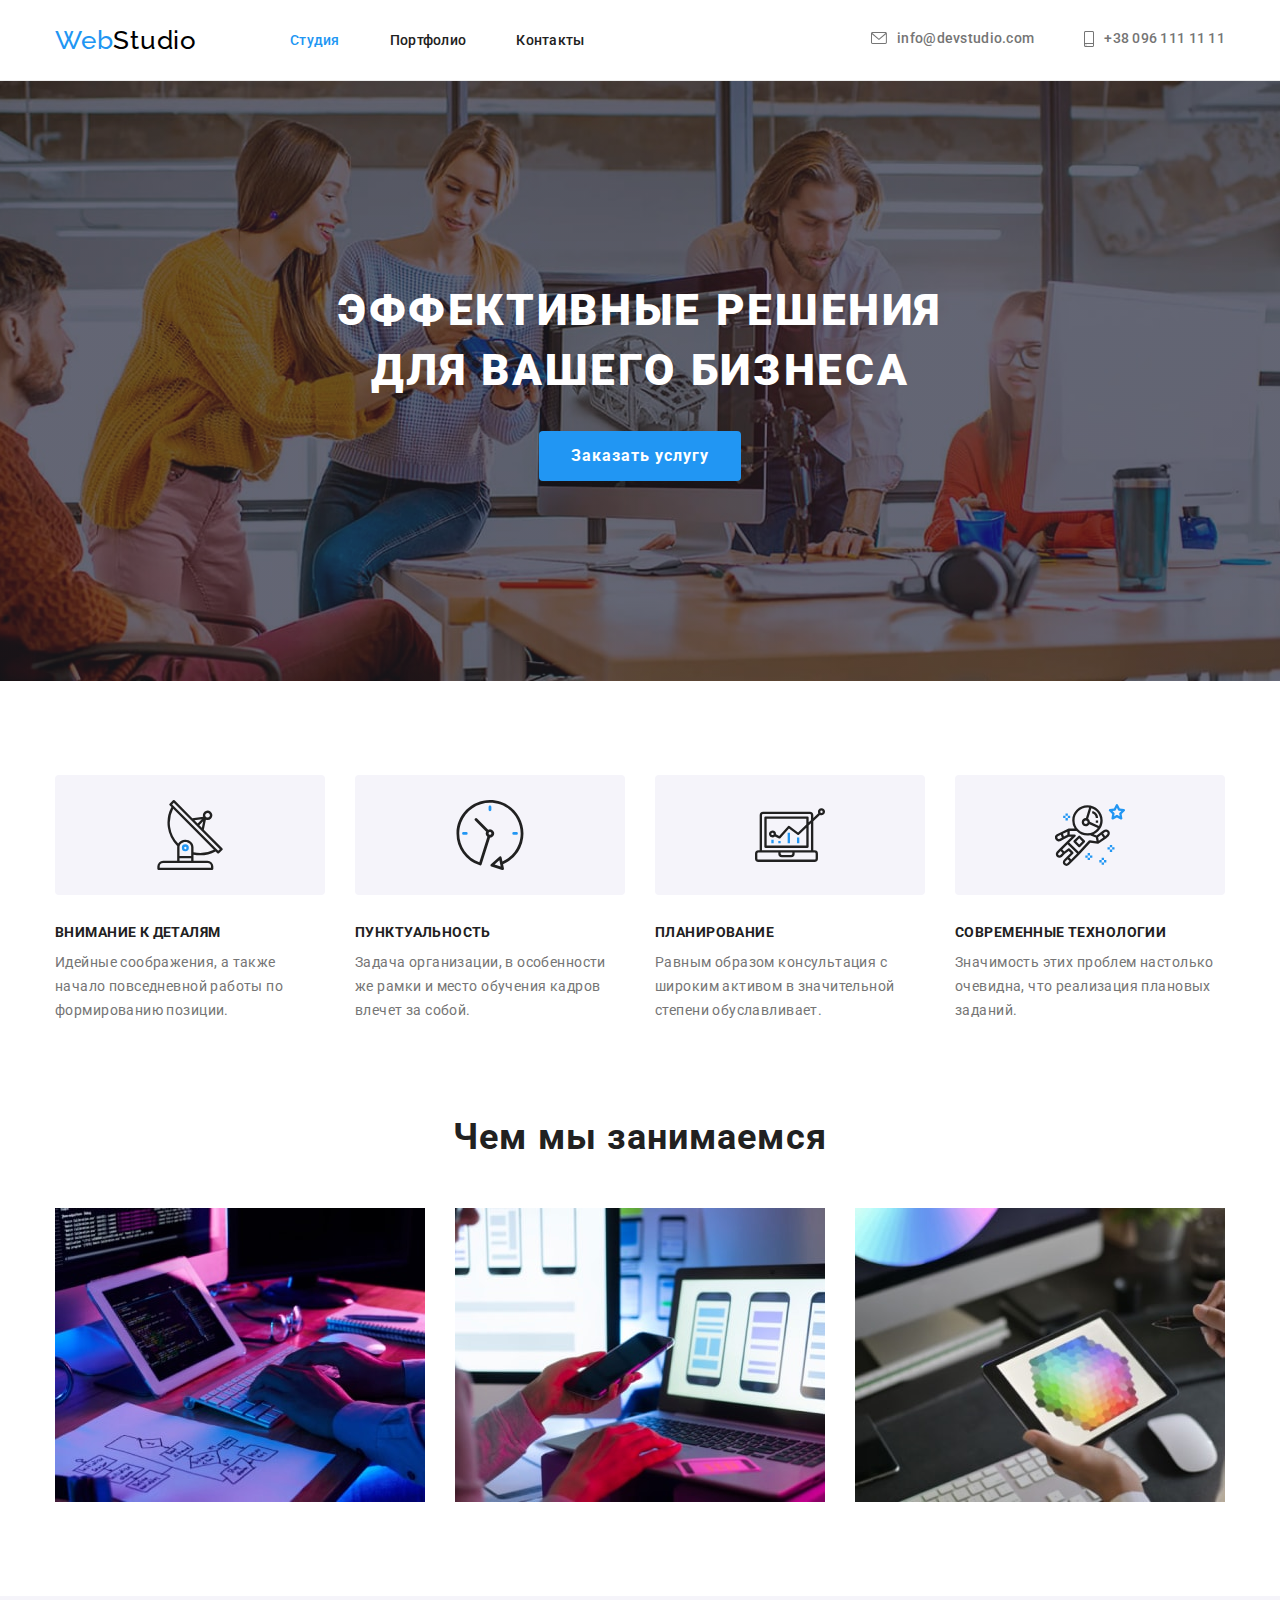
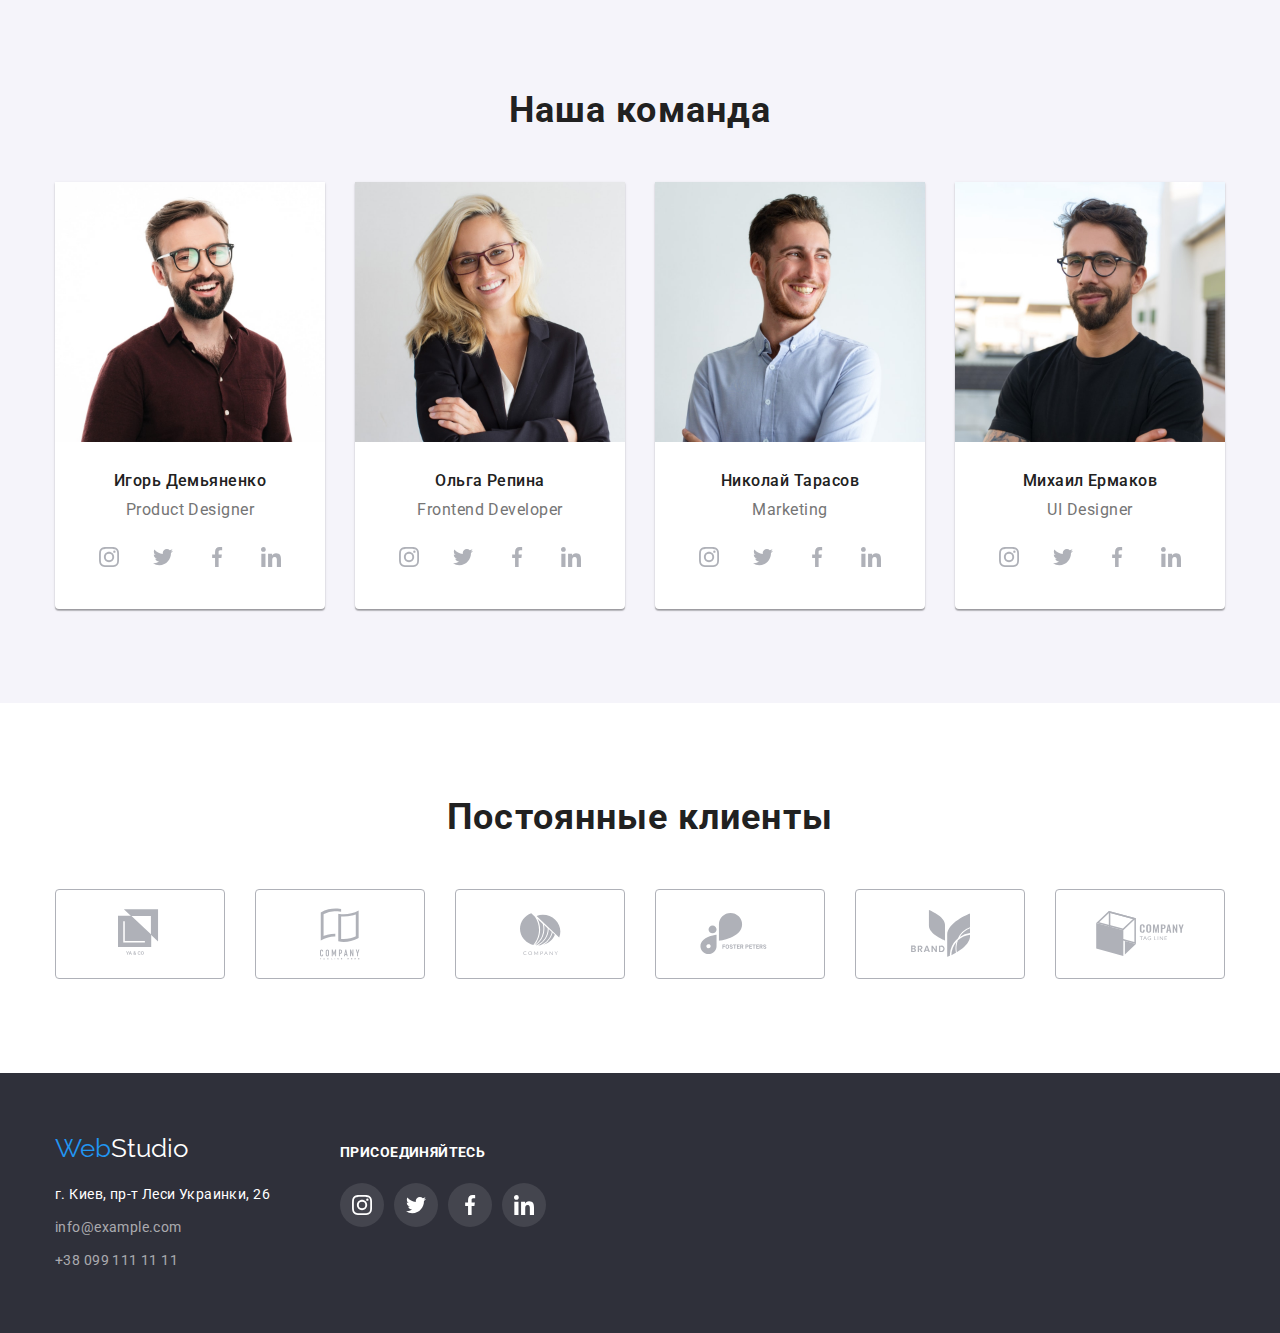
==== index.html @ 2844072f "создает клон" ====
<!DOCTYPE html>
<html lang="ru">
  <head>
    <meta charset="UTF-8" />
    <meta name="viewport" content="width=device-width, initial-scale=1.0" />
    <title lang="en">WebStudio</title>
    <link rel="preconnect" href="https://fonts.gstatic.com">
    <link rel="stylesheet" href="./css/modern-normalize.css">
    <link href="https://fonts.googleapis.com/css2?family=Raleway:wght@700&family=Roboto:wght@400;500;700;900&display=swap"
      rel="stylesheet">
    <link rel="stylesheet" href="./css/style.css">
  </head>

  <body>
<!--header-->
    <header>
      <div class="container">
        <nav class="nav">
          <a class="logo-header link" href="./index.html" aria-label="логотип"><span class="logo-web">Web</span>Studio</a>
          <ul class="nav-links list">
            <li class="nav-link-item">
              <a class="studio nav-link curent link" href="./index.html">Студия</a>
            </li>
            <li class="nav-link-item">
              <a class="portfolio nav-link link" href="./portfolio.html">Портфолио</a>
            </li>
            <li class="nav-link-item">
              <a class="contacts nav-link link" href="">Контакты</a>
            </li>
          </ul>
        </nav>
        <address class="header-address">
          <ul class="header-address-list list">
            <li class="header-address-item" >
              <a class="address-item link" target="_blank" rel="noopener noreferrer" href="mailto:info@devstudio.com">
                <div class="address-icon">
                  <svg width="16" height="12">
                    <use href="./images/sprite.svg#icon-envelope"></use>
                  </svg>
                </div>
                info@devstudio.com</a>
            </li>
            <li class="header-address-item" >
              <a class="address-item link" target="_blank" rel="noopener noreferrer" href="tel:+380961111111">
                <div class="address-icon">
                  <svg width="10" height="16">
                    <use href="./images/sprite.svg#icon-smartphone"></use>
                  </svg>
                </div>
                +38 096 111 11 11</a>
            </li>
          </ul>
        </address>
      </div>
    </header>

    <main>
      <!--hero section-->
      
      <section class="hero">
        <div class="container hero">
          <h1 class="hero-title">Эффективные решения для вашего бизнеса</h1>
          <button class="button-studio-hero" 
                  type="button">
                  Заказать услугу
                      </button>
        </div>
      </section>
      
       <!-- Наши перимущества -->
      <section class="features">
        <div class="container section">
          <h2 class="visually-hidden">Наши перимущества</h2>            
          <ul class="features-list list">
            <li class="features-list-item">
              <div class="features-pic-wrap">
                <svg class="features-pic" >
                  <use href="./images/sprite.svg#icon-antenna"></use>
                </svg>
              </div>
              <h3 class="features-item-title">Внимание к деталям</h3>
              <p class="features-item-text">
                Идейные соображения, а также начало повседневной работы по
                формированию позиции.                
              </p>
            </li>
            <li class="features-list-item">
              <div class="features-pic-wrap">
                <svg class="features-pic" >
                  <use href="./images/sprite.svg#icon-clock "></use>
                </svg>
              </div>
              <h3 class="features-item-title">Пунктуальность</h3>
              <p class="features-item-text">
                Задача организации, в особенности же рамки и место обучения кадров
                влечет за собой.
              </p>
            </li>
            <li class="features-list-item">
              <div class="features-pic-wrap">
                <svg class="features-pic" >
                  <use href="./images/sprite.svg#icon-diagram"></use>
                </svg>
              </div>
              <h3 class="features-item-title">Планирование</h3>
              <p class="features-item-text">
                Равным образом консультация с широким активом в значительной
                степени обуславливает.
              </p>
            </li>
            <li class="features-list-item">
              <div class="features-pic-wrap">
                <svg class="features-pic" >
                  <use href="./images/sprite.svg#icon-astronaut"></use>
                </svg>
              </div>
              <h3 class="features-item-title">Современные технологии</h3>
              <p class="features-item-text">
                Значимость этих проблем настолько очевидна, что реализация
                плановых заданий.
              </p>
            </li>
          </ul>
        <!-- </div> -->
        
        
        <!-- Чем мы занимаемся -->
        <!-- <div class="works"> -->
          <h2 class="works-title section-title">Чем мы занимаемся</h2>
          <ul class="works-list list">
            <li class="works-list-item">
              <img src="./images/typing.jpg" alt="человек печатает на клавиатуре" width="370" height="294" />
            </li>
            <li class="works-list-item">
              <img src="./images/looking-on-smartphone.jpg" alt="человек смотрит на смартфон" width="370" height="294" />
            </li>
            <li class="works-list-item">
              <img src="./images/looking-on-tablet.jpg" alt="человек работает с планшетом" width="370" height="294" />
            </li>
          </ul>
        </div>
      </section>
     

      <!-- Наша команда -->
      <section class="team">
        <div class="container section">
          <h2 class="section-title team-title">Наша команда</h2>
          <ul class="team-list list">
            <li class="team-list-item">
              <img class="team-item-pic" src="./images/team/ihor-demianenko.jpg" alt="Игорь Демьяненко" width="270"
                height="260" />
              <h3 class="team-item-name">Игорь Демьяненко</h3>
              <p class="team-item-text" lang="en">Product Designer</p>
              <ul class="social-list list">
                <li class="social-list-item">
                  <a target="_blank" rel="noopener noreferrer" href="" class="social-link link">
                    <svg class="social-link-item">
                      <use href="./images/sprite.svg#icon-instagram" ></use>
                    </svg>
                  </a>
                </li>
                <li class="social-list-item">
                  <a target="_blank" rel="noopener noreferrer" href="" class="social-link link">
                    <svg class="social-link-item">
                      <use href="./images/sprite.svg#icon-twitter" ></use>
                    </svg>
                  </a>
                </li>
                <li class="social-list-item">
                  <a target="_blank" rel="noopener noreferrer" href="" class="social-link link">
                    <svg class="social-link-item">
                      <use href="./images/sprite.svg#icon-facebook" ></use>
                    </svg>
                  </a>
                </li>
                <li class="social-list-item">
                  <a target="_blank" rel="noopener noreferrer" href="" class="social-link link">
                    <svg class="social-link-item">
                      <use href="./images/sprite.svg#icon-linkedin" ></use>
                    </svg>
                  </a>
                </li>
              </ul>
            </li>
            <li class="team-list-item">
              <img class="team-item-pic" src="./images/team/olga-repina.jpg" alt="Ольга Репина" width="270" height="260" />
              <h3 class="team-item-name">Ольга Репина</h3>
              <p class="team-item-text" lang="en">Frontend Developer</p>
              <ul class="social-list list">
                <li class="social-list-item">
                  <a target="_blank" rel="noopener noreferrer" href="" class="social-link link">
                    <svg class="social-link-item">
                      <use href="./images/sprite.svg#icon-instagram" ></use>
                    </svg>
                  </a>
                </li>
                <li class="social-list-item">
                  <a target="_blank" rel="noopener noreferrer" href="" class="social-link link">
                    <svg class="social-link-item">
                      <use href="./images/sprite.svg#icon-twitter" ></use>
                    </svg>
                  </a>
                </li>
                <li class="social-list-item">
                  <a target="_blank" rel="noopener noreferrer" href="" class="social-link link">
                    <svg class="social-link-item">
                      <use href="./images/sprite.svg#icon-facebook" ></use>
                    </svg>
                  </a>
                </li>
                <li class="social-list-item">
                  <a target="_blank" rel="noopener noreferrer" href="" class="social-link link">
                    <svg class="social-link-item">
                      <use href="./images/sprite.svg#icon-linkedin" ></use>
                    </svg>
                  </a>
                </li>
              </ul>
            </li>
            <li class="team-list-item">
              <img class="team-item-pic" src="./images/team/nikolai-tarasow.jpg" alt="Николай Тарасов" width="270" height="260" />
              <h3 class="team-item-name">Николай Тарасов</h3>
              <p class="team-item-text" lang="en">Marketing</p>
              <ul class="social-list list">
                <li class="social-list-item">
                  <a target="_blank" rel="noopener noreferrer" href="" class="social-link link">
                    <svg class="social-link-item">
                      <use href="./images/sprite.svg#icon-instagram" ></use>
                    </svg>
                  </a>
                </li>
                <li class="social-list-item">
                  <a target="_blank" rel="noopener noreferrer" href="" class="social-link link">
                    <svg class="social-link-item">
                      <use href="./images/sprite.svg#icon-twitter" ></use>
                    </svg>
                  </a>
                </li>
                <li class="social-list-item">
                  <a target="_blank" rel="noopener noreferrer" href="" class="social-link link">
                    <svg class="social-link-item">
                      <use href="./images/sprite.svg#icon-facebook" ></use>
                    </svg>
                  </a>
                </li>
                <li class="social-list-item">
                  <a target="_blank" rel="noopener noreferrer" href="" class="social-link link">
                    <svg class="social-link-item">
                      <use href="./images/sprite.svg#icon-linkedin" ></use>
                    </svg>
                  </a>
                </li>
              </ul>
            </li>
            <li class="team-list-item">
              <img class="team-item-pic" src="./images/team/michail-ermakow.jpg" alt="Михаил Ермаков" width="270" height="260" />
              <h3 class="team-item-name">Михаил Ермаков</h3>
              <p class="team-item-text" lang="en">UI Designer</p>
              <ul class="social-list list">
                <li class="social-list-item">
                  <a target="_blank" rel="noopener noreferrer" href="" class="social-link link">
                    <svg class="social-link-item">
                      <use href="./images/sprite.svg#icon-instagram" ></use>
                    </svg>
                  </a>
                </li>
                <li class="social-list-item">
                  <a target="_blank" rel="noopener noreferrer" href="" class="social-link link">
                    <svg class="social-link-item">
                      <use href="./images/sprite.svg#icon-twitter" ></use>
                    </svg>
                  </a>
                </li>
                <li class="social-list-item">
                  <a target="_blank" rel="noopener noreferrer" href="" class="social-link link">
                    <svg class="social-link-item">
                      <use href="./images/sprite.svg#icon-facebook" ></use>
                    </svg>
                  </a>
                </li>
                <li class="social-list-item">
                  <a target="_blank" rel="noopener noreferrer" href="" class="social-link link">
                    <svg class="social-link-item">
                      <use href="./images/sprite.svg#icon-linkedin" ></use>
                    </svg>
                  </a>
                </li>
              </ul>
            </li>
          </ul>
        </div>
      </section>

      <section class="clients">
        <div class="container section">
          <h2 class="section-title clients-title">Постоянные клиенты</h2>
          <ul class="clients-list list">
            <li class="clients-list-item link">
              <a target="_blank" rel="noopener noreferrer" class="clients-item-link link" href="">
                <svg class="logo-1" >
                  <use href="./images/sprite.svg#icon-logo-1" ></use>
                </svg>
              </a>
            </li>
            <li class="clients-list-item link">
              <a target="_blank" rel="noopener noreferrer" class="clients-item-link link" href="">
                <svg class="logo-2">
                  <use href="./images/sprite.svg#icon-logo-2"></use>
                </svg>
              </a>
            </li>
            <li class="clients-list-item link">
              <a target="_blank" rel="noopener noreferrer" class="clients-item-link link" href="">
                <svg class="logo-3">
                  <use href="./images/sprite.svg#icon-logo-3"></use>
                </svg>
              </a>
            </li>
            <li class="clients-list-item link">
              <a target="_blank" rel="noopener noreferrer" class="clients-item-link link" href="">
                <svg class="logo-4">
                  <use href="./images/sprite.svg#icon-logo-4"></use>
                </svg>
              </a>
            </li>
            <li class="clients-list-item link">
              <a target="_blank" rel="noopener noreferrer" class="clients-item-link link" href="">
                <svg class="logo-5">
                  <use href="./images/sprite.svg#icon-logo-5"></use>
                </svg>
              </a>
            </li>
            <li class="clients-list-item link">
              <a target="_blank" rel="noopener noreferrer" class="clients-item-link link" href="">
                <svg class="logo-6">
                  <use href="./images/sprite.svg#icon-logo-6"></use>
                </svg>
              </a>
            </li>
          </ul>
        </div>
      </section>
    </main>

    <!--footer-->
    <footer class="footer">
      <div class="container footer">
        <div>
          <a class="logo-footer link" href="./index.html" aria-label="логотип"><span class="logo-web">Web</span>Studio</a>
          <address>
            <ul class="footer-list list">
              <li class="footer-list-item">
                <a target="_blank" rel="noopener noreferrer" class="footer-list-link map-link link" href="https://goo.gl/maps/fc8AULogHNXfgkhJ9">г. Киев, пр-т Леси
                  Украинки, 26</a>
              </li>
              <li class="footer-list-item">
                <a target="_blank" rel="noopener noreferrer" class="footer-list-link link" href="mailto:info@example.com">info@example.com</a>
              </li>
              <li class="footer-list-item">
                <a target="_blank" rel="noopener noreferrer" class="footer-list-link link" href="tel:+380991111111">+38 099 111 11 11</a>
              </li>
            </ul>
          </address>
        </div>
        <div class="footer-join">
          <p class="footer-join-text">Присоединяйтесь</p>
          <ul class="social-list list">
            <li class="social-list-item">
              <a target="_blank" rel="noopener noreferrer" href="" class="social-link link">
                <svg class="social-link-item">
                  <use href="./images/sprite.svg#icon-instagram"></use>
                </svg>
              </a>
            </li>
            <li class="social-list-item">
              <a target="_blank" rel="noopener noreferrer" href="" class="social-link link">
                <svg class="social-link-item">
                  <use href="./images/sprite.svg#icon-twitter"></use>
                </svg>
              </a>
            </li>
            <li class="social-list-item">
              <a target="_blank" rel="noopener noreferrer" href="" class="social-link link">
                <svg class="social-link-item">
                  <use href="./images/sprite.svg#icon-facebook"></use>
                </svg>
              </a>
            </li>
            <li class="social-list-item">
              <a target="_blank" rel="noopener noreferrer" href="" class="social-link link">
                <svg class="social-link-item">
                  <use href="./images/sprite.svg#icon-linkedin"></use>
                </svg>
              </a>
            </li>
          </ul>
        </div>
    </footer>
  </body>
</html>
<!---->
---- css/style.css ----
:root {
  --acent-color: #2196f3;
  --logo-black: #000000;
  --main-color: #757575;
  --title-color: #212121;
  --white-color: #ffffff;
  --backgroud-greay-color: #2f303a;
  --footer-address-color: rgba(255, 255, 255, 0.6);
  --background-color: #f5f4fa;
  --icon-main: #afb1b8;

  --main-font: "Roboto", sans-serif;
  --logo-font: "Raleway", sans-serif;

  --portfolio-item-gep: 30px;
}

/*BODY*/

h1,
h2,
h3,
h4,
h5,
h6 {
  margin: 0;
}

h2,
h3 {
  color: var(--title-color);
}

h1,
h2,
h3,
p,
a,
button {
  font-family: var(--main-font);
}

.link {
  text-decoration: none;
  font-style: normal;
}

.list {
  list-style: none;
  margin: 0;
  padding: 0;
}

p {
  color: var(--main-color);
  margin: 0;
}

img {
  display: block;
}

.container {
  width: 1200px;
  margin: auto;
  padding-left: 15px;
  padding-right: 15px;
}

.container.section {
  padding-top: 94px;
  padding-bottom: 94px;
}
/*BODY*/

/*HEADER*/

header {
  border-bottom: 1px solid #ececec;
}

header > .container {
  display: flex;
  align-items: center;
  padding-top: 25px;
  padding-bottom: 25px;
}

.logo-header {
  font-family: var(--logo-font);
  font-size: 26px;
  line-height: 1.17;
  color: var(--logo-black);
  letter-spacing: 0.03em;
  margin-right: 93px;
}

.logo-web {
  color: var(--acent-color);
}

nav {
  display: flex;
}
.nav,
.header-address {
  font-family: var(--main-font);
  font-weight: 500;
  font-size: 14px;
  line-height: 1.17em;
  letter-spacing: 0.02em;
}

.nav-links {
  display: flex;
  align-items: center;
}

.nav-link-item:not(:last-child),
.header-address-item:not(:last-child) {
  margin-right: 50px;
}

.nav-link {
  color: var(--title-color);
  text-decoration: none;
}

.header-address {
  margin-left: auto;
}

.header-address-item {
  display: flex;
}

.address-item,
.header-address-list {
  display: flex;
  color: var(--main-color);
  fill: var(--main-color);
}

.nav-link:hover,
.nav-link:focus,
.address-item:hover,
.address-item:focus {
  color: var(--acent-color);
  fill: var(--acent-color);
}

.address-icon {
  margin-right: 10px;
  margin-top: 1px;
}

.curent {
  color: var(--acent-color);
}

/*HEADER*/

/*HERO*/
.hero {
  background-image: linear-gradient(
      rgba(47, 48, 58, 0.4),
      rgba(47, 48, 58, 0.4)
    ),
    url(../images/bg-hero.jpg);
  background-repeat: no-repeat;
  background-position: center;
  background-size: 1600px;
}

.container.hero {
  display: block;
  justify-content: center;
  padding-top: 200px;
  padding-bottom: 200px;
}

.hero-title {
  width: 696px;
  padding-bottom: 30px;
  margin-left: auto;
  margin-right: auto;

  font-weight: 900;
  font-size: 44px;
  line-height: 1.36em;
  letter-spacing: 0.06em;

  text-align: center;
  text-transform: uppercase;
  font-family: var(--main-font);
  color: var(--white-color);
}

.button-studio-hero {
  display: block;
  min-width: 200px;
  padding-top: 10px;
  padding-bottom: 10px;
  padding-left: 32px;
  padding-right: 32px;
  margin-left: auto;
  margin-right: auto;
  border-radius: 4px;
  border: transparent;

  font-weight: 700;
  font-size: 16px;
  line-height: 1.88;
  letter-spacing: 0.06em;

  text-decoration: none;
  text-align: center;

  font-family: var(--main-font);
  color: var(--white-color);
  background-color: var(--acent-color);

  cursor: pointer;
}

.visually-hidden {
  position: absolute;
  width: 1px;
  height: 1px;
  margin: -1px;
  border: 0;
  padding: 0;
  white-space: nowrap;
  clip-path: inset(100%);
  clip: rect(0 0 0 0);
  overflow: hidden;
}
/* HERO */

/* FEATURES */
.features-list {
  display: flex;
  margin-bottom: 94px;
}

.features-pic-wrap {
  display: flex;
  justify-content: center;
  align-items: center;
  width: 270px;
  height: 120px;
  margin-bottom: 30px;
  background-color: var(--background-color);
  border-radius: 4px;
}

.features-pic {
  width: 70px;
  height: 70px;
}

.features-list-item {
  max-width: 270px;
}

.features-list-item:not(:last-child) {
  margin-right: 30px;
}

.features-item-title {
  margin-bottom: 10px;

  font-weight: 700;
  font-size: 14px;
  line-height: 1.14em;
  letter-spacing: 0.03em;
  text-transform: uppercase;
  color: var(--title-color);
}

.features-item-text {
  font-weight: 400;
  font-size: 14px;
  line-height: 1.71em;
  letter-spacing: 0.03em;
}
/* FEATURES */

/*WORKS*/
.section-title {
  font-weight: 700;
  font-size: 36px;
  line-height: 1.17%em;
  text-align: center;
  letter-spacing: 0.03em;
  margin-bottom: 50px;
}

.works-list {
  display: flex;
}

.works-list-item:not(:last-child) {
  margin-right: 30px;
}
/*WORKS*/

/*TEAM*/
.team {
  background-color: var(--background-color);
}

.team-list {
  display: flex;
}

.team-list-item {
  padding-bottom: 30px;
  box-shadow: 0px 1px 3px rgba(0, 0, 0, 0.12), 0px 1px 1px rgba(0, 0, 0, 0.14),
    0px 2px 1px rgba(0, 0, 0, 0.2);
  border-bottom-left-radius: 4px;
  border-bottom-right-radius: 4px;
  background-color: var(--white-color);
}

.team-list-item:not(:last-child) {
  margin-right: 30px;
}

.team-item-pic {
  margin-bottom: 30px;
}

.team-item-name {
  margin-bottom: 10px;

  font-weight: 500;
  font-size: 16px;
  line-height: 1.18em;
  letter-spacing: 0.03em;
  text-align: center;
}

.team-item-text {
  margin-bottom: 16px;
  font-weight: 400;
  font-size: 16px;
  line-height: 1.18em;
  text-align: center;
  letter-spacing: 0.03em;
}

.social-list {
  display: flex;
  margin-right: -10px;
  justify-content: center;
}

.social-list-item {
  display: flex;
  margin-right: 10px;
}

.social-link {
  display: flex;
  justify-content: center;
  align-items: center;
  width: 44px;
  height: 44px;
  border-radius: 50%;
  background-color: transparent;
  fill: var(--icon-main);
}

.social-link:hover,
.social-link:focus,
.footer .social-link:hover,
.footer .social-link:focus {
  background-color: var(--acent-color);
  fill: var(--white-color);
}

.social-link-item {
  width: 20px;
  height: 20px;
}

/*TEAM*/

/*PORTFOLIO*/
.portfolio-buttons {
  display: flex;
  margin-bottom: 50px;
  /* margin-right: auto;
  margin-left: auto; */
  justify-content: center;
}

.portfolio-button {
  display: block;
}

.portfolio-btn {
  padding-top: 6px;
  padding-bottom: 6px;
  padding-right: 22px;
  padding-left: 22px;

  font-family: var(--main-font);
  font-style: normal;
  font-weight: 500;
  font-size: 16px;
  line-height: 1.62em;
  letter-spacing: 0.03em;
  text-align: center;

  color: var(--title-color);
  background: var(--background-color);
  border-radius: 4px;
  border: transparent;

  cursor: pointer;
}

.portfolio-button:not(:last-child) {
  margin-right: 8px;
}

.portfolio-btn:hover,
.portfolio-btn:focus {
  color: var(--white-color);
  background-color: var(--acent-color);
  box-shadow: 0px 3px 1px rgba(0, 0, 0, 0.1), 0px 1px 2px rgba(0, 0, 0, 0.08),
    0px 2px 2px rgba(0, 0, 0, 0.12);
}

.portfolio-list {
  display: flex;
  flex-wrap: wrap;
  margin-top: calc(-1 * var(--portfolio-item-gep));
  margin-left: calc(-1 * var(--portfolio-item-gep));
  /* outline: 1px solid black; */
}

.portfolio-item {
  flex-basis: calc(100% / 3 - 30px);

  /* border: 1px solid #eeeeee;
  overflow: clip; */
  margin-top: var(--portfolio-item-gep);
  margin-left: var(--portfolio-item-gep);
}

.portfolio-item:hover,
.portfolio-item:focus {
  box-shadow: 0px 1px 1px rgba(0, 0, 0, 0.12), 0px 4px 4px rgba(0, 0, 0, 0.06),
    1px 4px 6px rgba(0, 0, 0, 0.16);
}

.portfolio-img {
  width: 100%;
}

.portfolio-item-details {
  padding-top: 20px;
  padding-bottom: 20px;
  border: 1px solid #eeeeee;
  border-top: 1px solid transparent;
}

.portfolio-item-title {
  margin-bottom: 4px;
  margin-left: 17px;

  font-family: var(--main-font);
  font-weight: 700;
  font-size: 18px;
  line-height: 2em;
  letter-spacing: 0.06em;
}

.portfolio-item-type {
  margin-left: 17px;

  font-family: var(--main-font);
  font-weight: 400;
  font-size: 16px;
  line-height: 1.87em;
  letter-spacing: 0.03em;
}
/*PORTFOLIO*/

/* CLIENTS */
.clients-list {
  display: flex;
  justify-content: space-between;
}
.clients-item-link {
  display: flex;
  justify-content: center;
  align-items: center;
  width: 170px;
  height: 90px;
  fill: var(--icon-main);
  border: 1px solid var(--icon-main);
  border-radius: 4px;
}

.clients-item-link:hover,
.clients-item-link:focus {
  fill: var(--acent-color);
  border: 1px solid var(--acent-color);
}

.logo-1 {
  width: 44.27px;
  height: 49.23px;
}

.logo-2 {
  width: 40px;
  height: 52px;
}

.logo-3 {
  width: 41px;
  height: 42.6px;
}

.logo-4 {
  width: 79.66px;
  height: 42.02px;
}

.logo-5 {
  width: 59px;
  height: 47px;
}

.logo-6 {
  width: 88.48px;
  height: 45.44px;
}
/* CLIENTS */

/*FOOTER*/
.footer {
  background-color: var(--backgroud-greay-color);
}

.container.footer {
  display: flex;
  align-items: baseline;
  padding-top: 60px;
  padding-bottom: 60px;
}

.logo-footer {
  display: inline-block;
  margin-bottom: 20px;

  font-family: var(--logo-font);
  font-size: 26px;
  line-height: 1.17;
  color: var(--white-color);
}

.footer-list-link,
.footer-join-text {
  font-size: 14px;
  letter-spacing: 0.03em;
}

.footer-list-link {
  font-weight: 400;
  line-height: 1.71;
  color: rgba(255, 255, 255, 0.6);
}

.footer-list-item:not(:last-child) {
  margin-bottom: 9px;
}

.footer-list-link.map-link {
  color: var(--white-color);
}

.footer-join-text {
  margin-bottom: 20px;

  font-weight: 700;
  line-height: 1.42;
  text-transform: uppercase;

  color: var(--white-color);
}

.footer-join {
  margin-left: 70px;
}

.footer .social-link {
  background-color: rgba(255, 255, 255, 0.1);
  fill: var(--white-color);
}
/*FOOTER*/
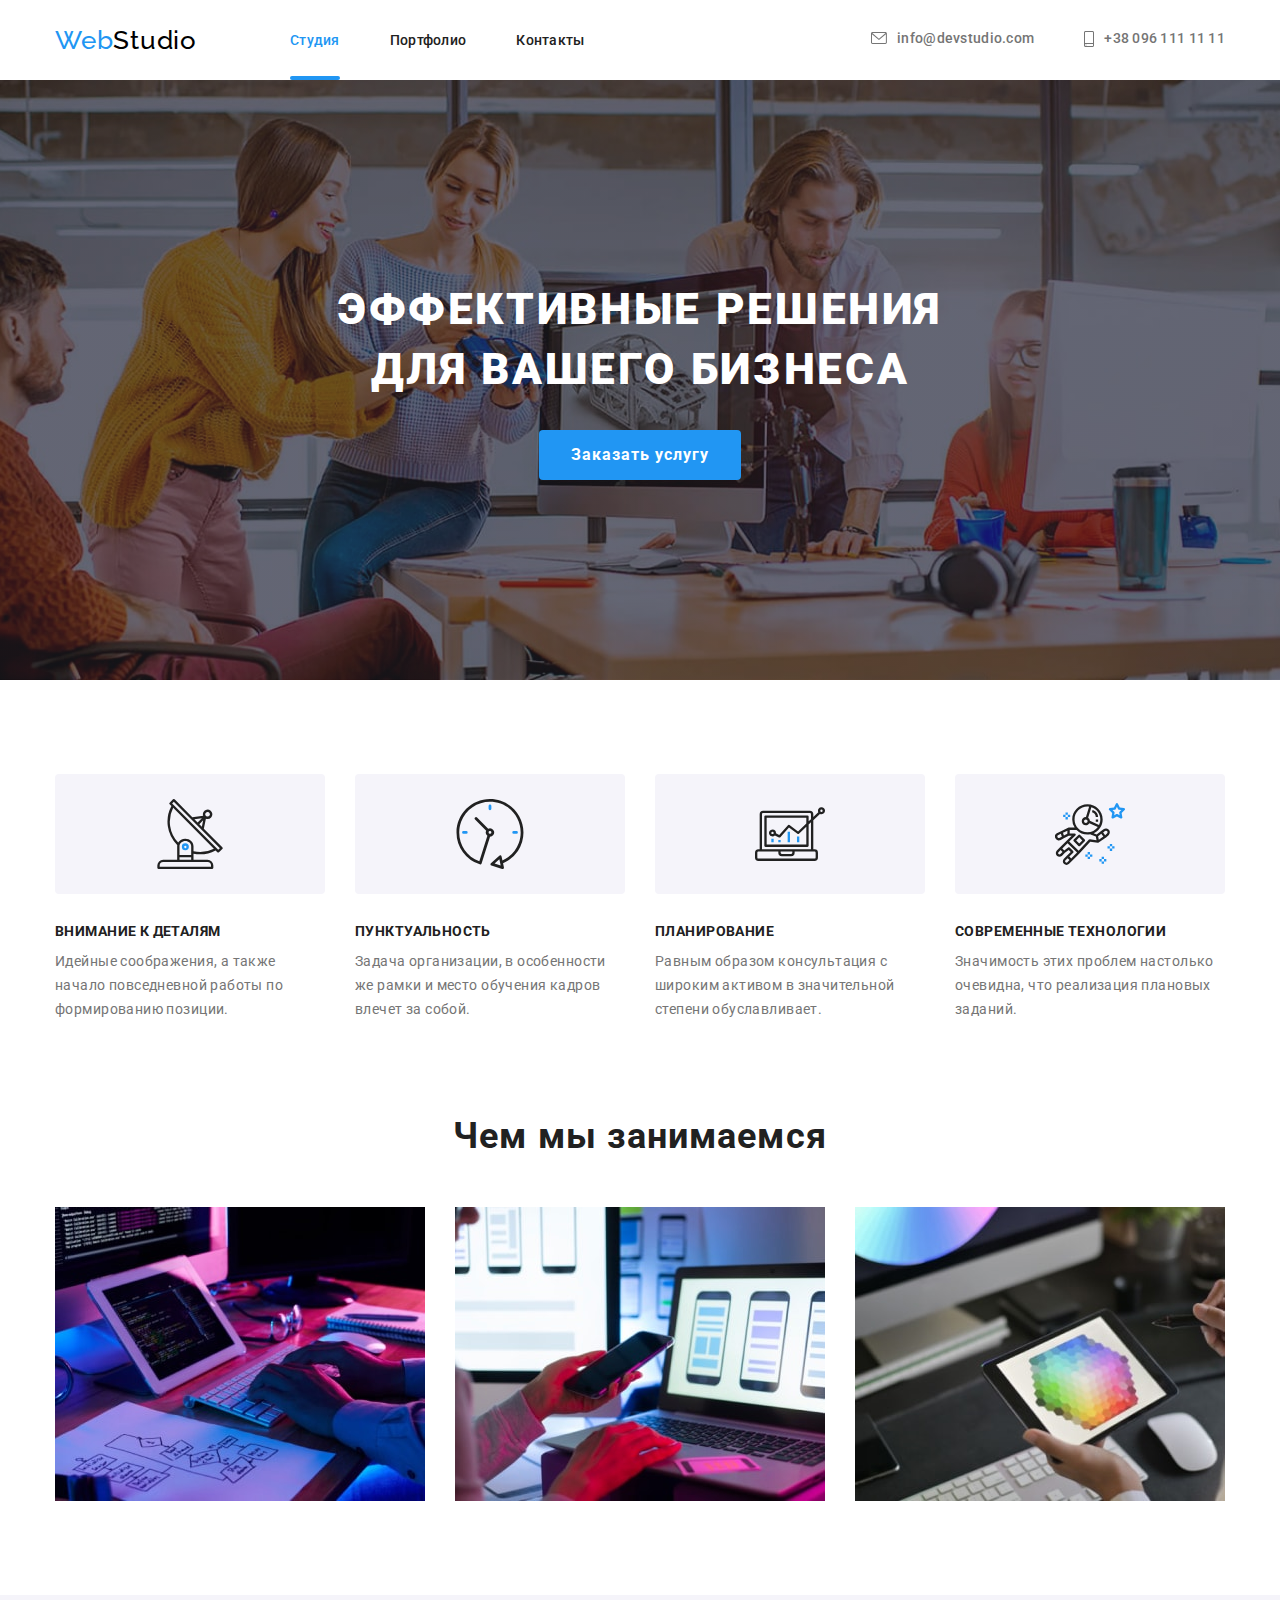
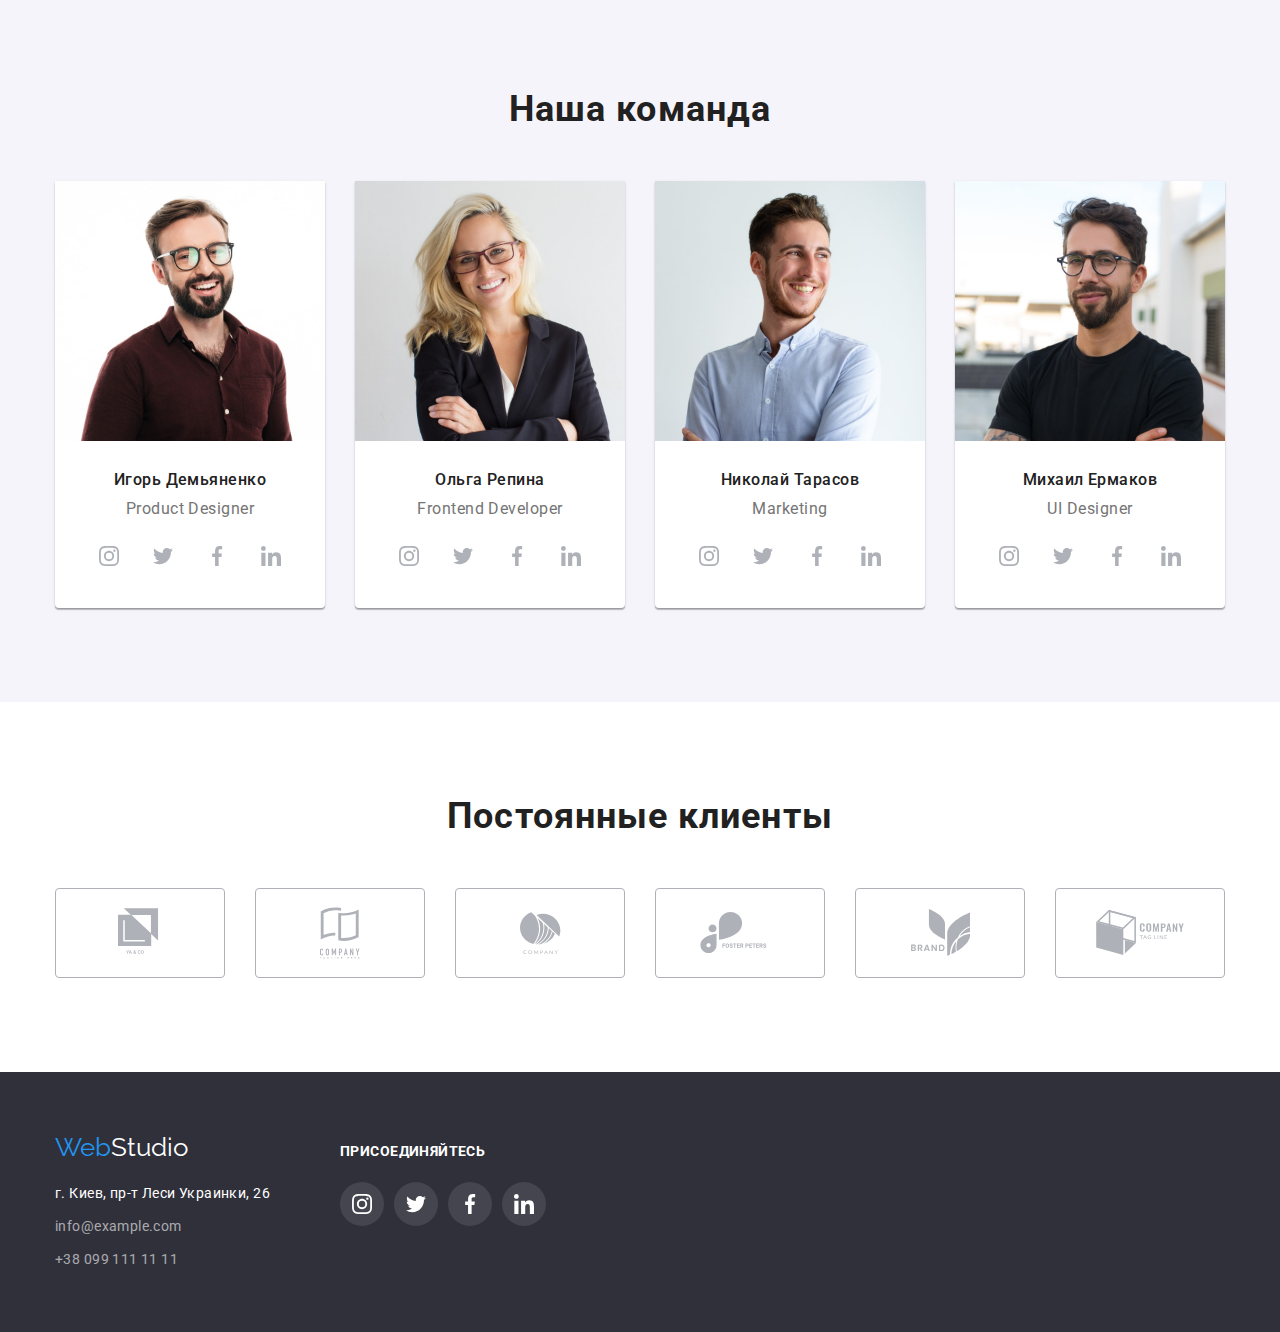
==== commit 70f9847b: "добавляет подчеркивание активной странице" ====
--- a/index.html
+++ b/index.html
@@ -19,7 +19,7 @@
           <a class="logo-header link" href="./index.html" aria-label="логотип"><span class="logo-web">Web</span>Studio</a>
           <ul class="nav-links list">
             <li class="nav-link-item">
-              <a class="studio nav-link curent link" href="./index.html">Студия</a>
+              <a class="studio nav-link current link" href="./index.html">Студия</a>
             </li>
             <li class="nav-link-item">
               <a class="portfolio nav-link link" href="./portfolio.html">Портфолио</a>
--- a/css/style.css
+++ b/css/style.css
@@ -60,6 +60,10 @@
   display: block;
 }
 
+/* *:focus {
+  outline: none;
+} */
+
 .container {
   width: 1200px;
   margin: auto;
@@ -75,15 +79,15 @@
 
 /*HEADER*/
 
-header {
+header.portfolio {
   border-bottom: 1px solid #ececec;
 }
 
 header > .container {
   display: flex;
   align-items: center;
-  padding-top: 25px;
-  padding-bottom: 25px;
+  /* padding-top: 25px;
+  padding-bottom: 25px; */
 }
 
 .logo-header {
@@ -101,6 +105,7 @@
 
 nav {
   display: flex;
+  align-items: center;
 }
 .nav,
 .header-address {
@@ -122,6 +127,9 @@
 }
 
 .nav-link {
+  display: inline-block;
+  padding: 32px 0;
+
   color: var(--title-color);
   text-decoration: none;
 }
@@ -154,8 +162,23 @@
   margin-top: 1px;
 }
 
-.curent {
+.current {
+  position: relative;
+  display: block;
   color: var(--acent-color);
+}
+
+.current::after {
+  position: absolute;
+  bottom: 0;
+  left: 0;
+
+  content: "";
+  height: 4px;
+  width: 100%;
+
+  background-color: var(--acent-color);
+  border-radius: 2px;
 }
 
 /*HEADER*/
@@ -451,8 +474,12 @@
   margin-left: var(--portfolio-item-gep);
 }
 
-.portfolio-item:hover,
-.portfolio-item:focus {
+.portfolio-item-link {
+  display: block;
+}
+
+.portfolio-item-link:hover,
+.portfolio-item-link:focus {
   box-shadow: 0px 1px 1px rgba(0, 0, 0, 0.12), 0px 4px 4px rgba(0, 0, 0, 0.06),
     1px 4px 6px rgba(0, 0, 0, 0.16);
 }
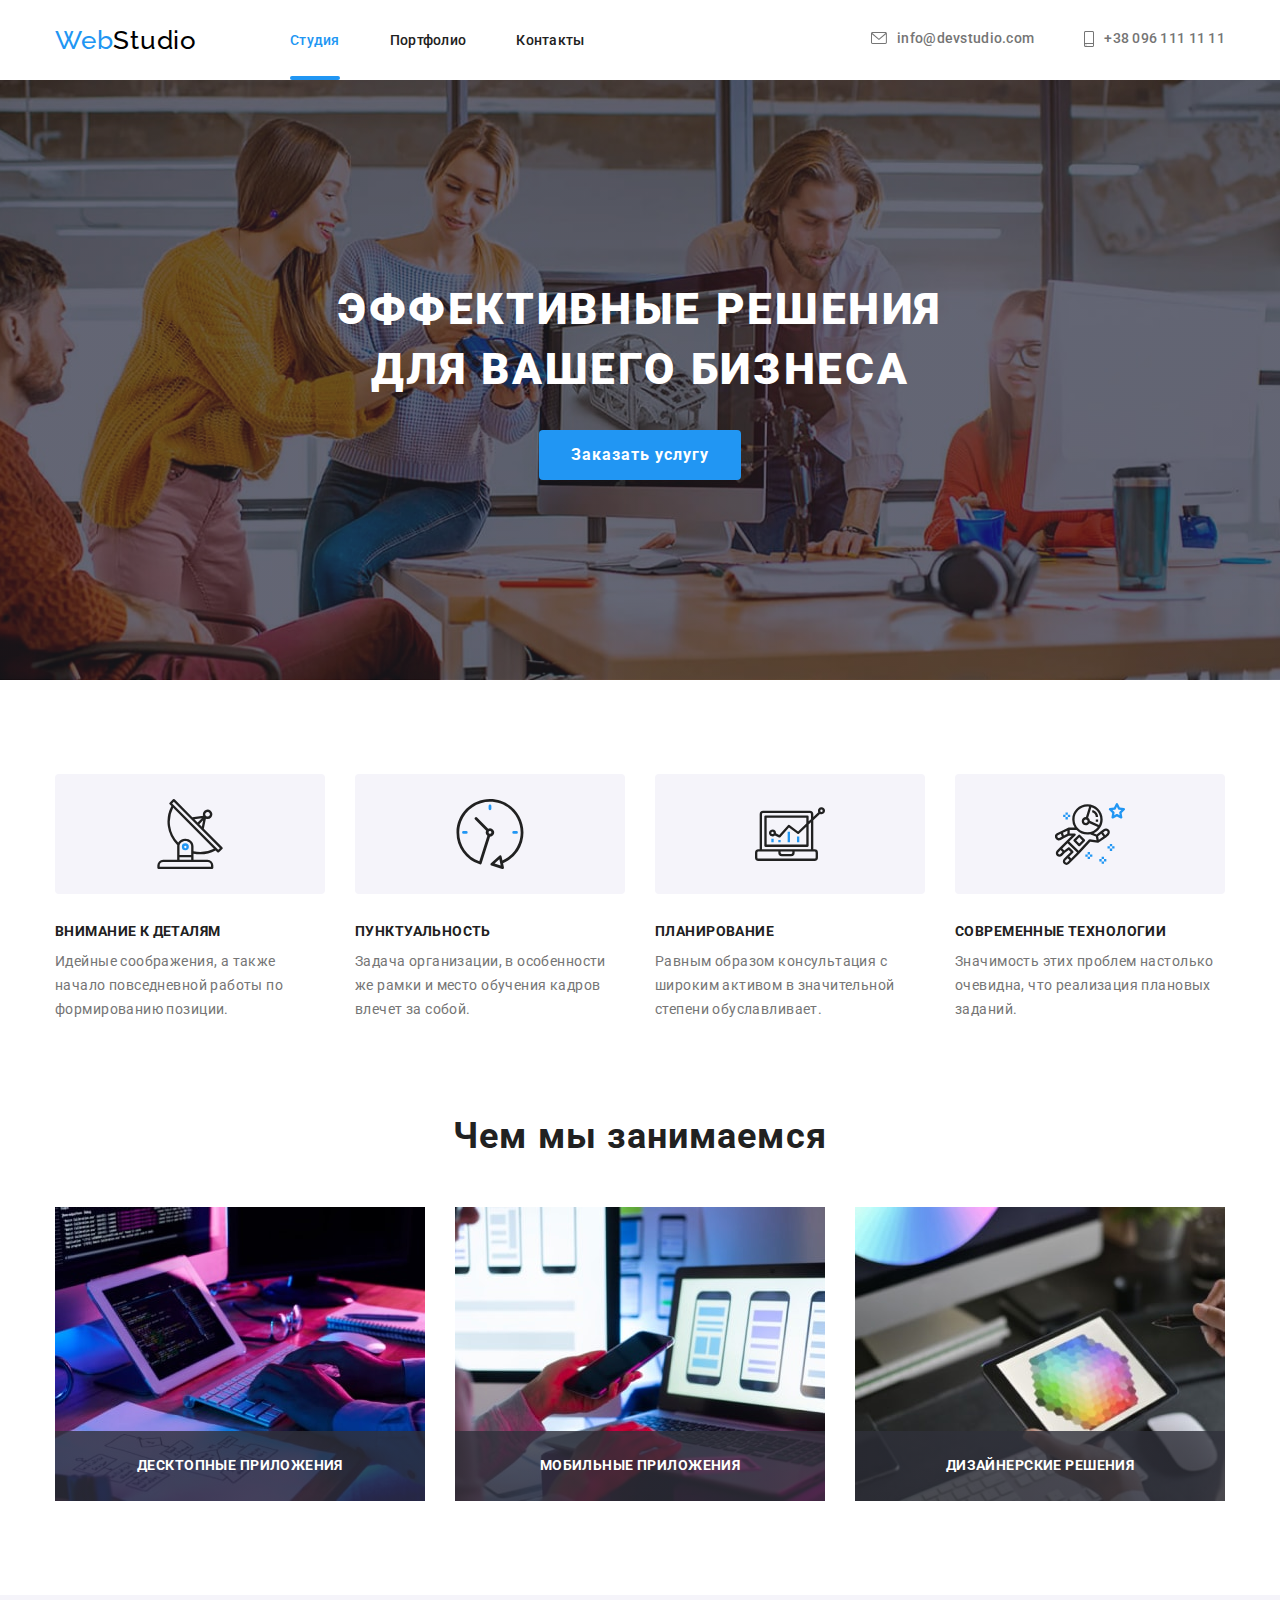
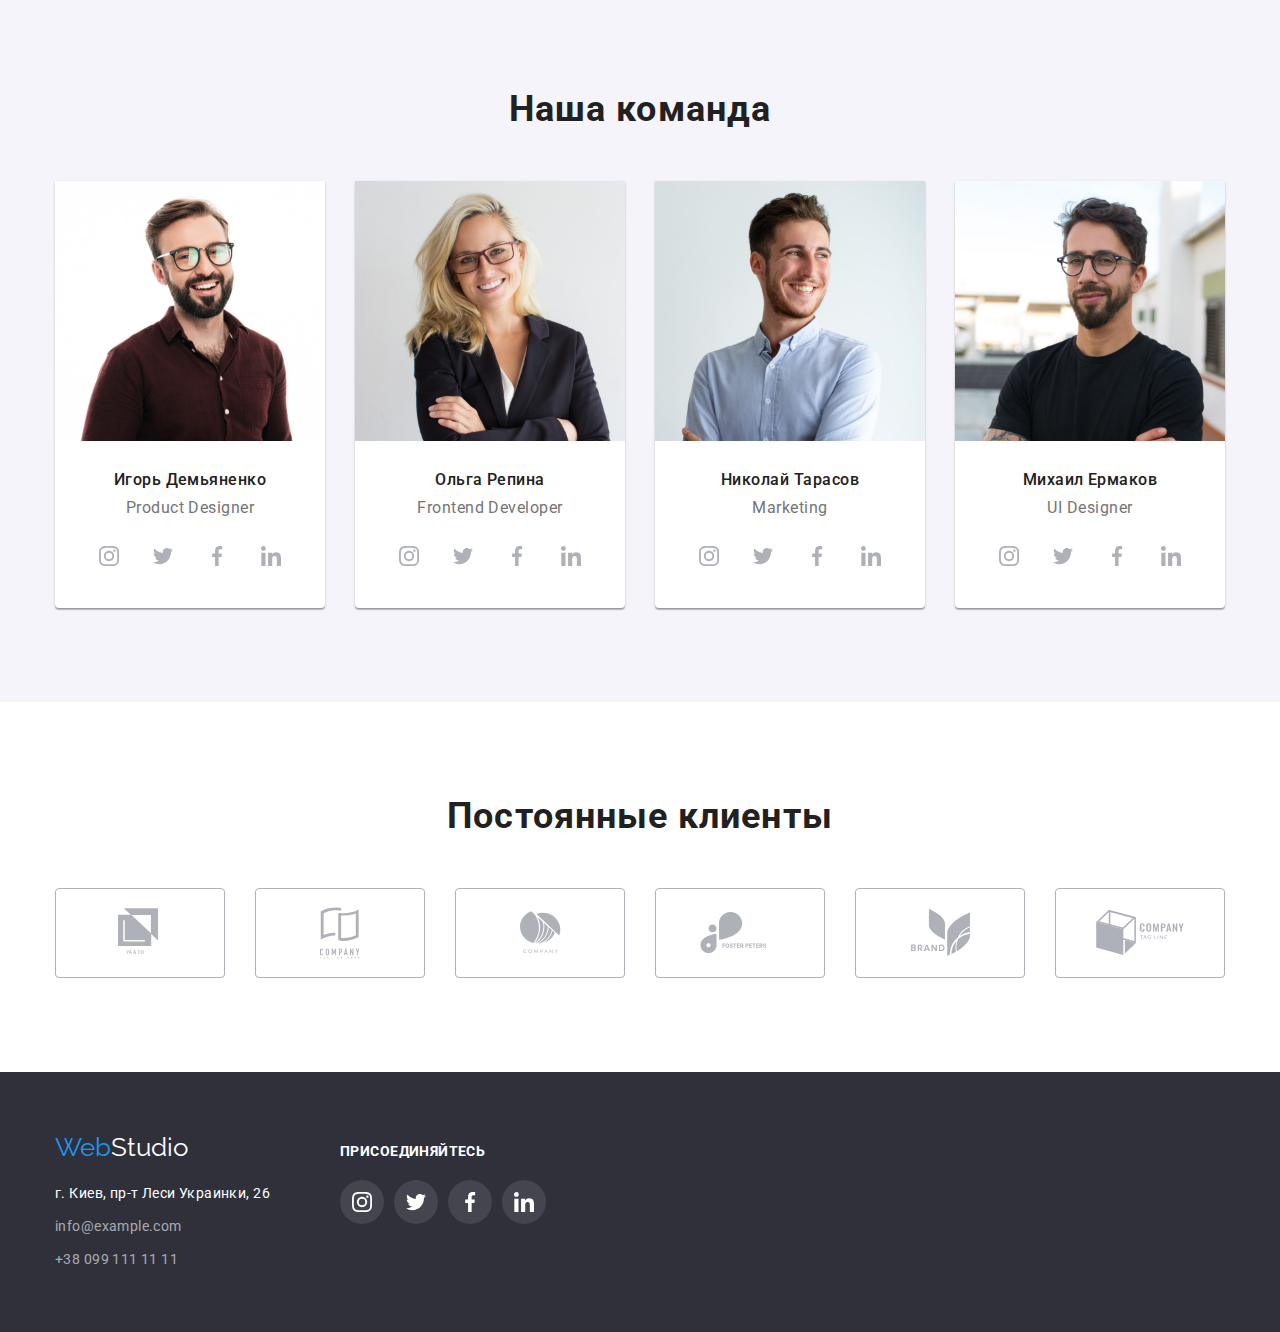
==== commit 04ee955a: "Добавляет текст элементам "чем мы занимаемся"" ====
--- a/index.html
+++ b/index.html
@@ -130,12 +130,15 @@
           <ul class="works-list list">
             <li class="works-list-item">
               <img src="./images/typing.jpg" alt="человек печатает на клавиатуре" width="370" height="294" />
+              <p class="works-item-title">Десктопные приложения</p>
             </li>
             <li class="works-list-item">
               <img src="./images/looking-on-smartphone.jpg" alt="человек смотрит на смартфон" width="370" height="294" />
+              <p class="works-item-title">Мобильные приложения</p> 
             </li>
             <li class="works-list-item">
               <img src="./images/looking-on-tablet.jpg" alt="человек работает с планшетом" width="370" height="294" />
+              <p class="works-item-title">Дизайнерские решения</p> 
             </li>
           </ul>
         </div>
@@ -364,7 +367,7 @@
           </address>
         </div>
         <div class="footer-join">
-          <p class="footer-join-text">Присоединяйтесь</p>
+          <p class="footer-join-text white-uppercase">Присоединяйтесь</p>
           <ul class="social-list list">
             <li class="social-list-item">
               <a target="_blank" rel="noopener noreferrer" href="" class="social-link link">
--- a/css/style.css
+++ b/css/style.css
@@ -233,7 +233,7 @@
 
   font-weight: 700;
   font-size: 16px;
-  line-height: 1.88;
+  line-height: 1.87;
   letter-spacing: 0.06em;
 
   text-decoration: none;
@@ -323,8 +323,33 @@
   display: flex;
 }
 
+.works-list-item {
+  position: relative;
+}
+
 .works-list-item:not(:last-child) {
   margin-right: 30px;
+}
+
+.works-item-title {
+  position: absolute;
+  bottom: 0;
+
+  width: 100%;
+  padding: 27px 0;
+
+  font-size: 14px;
+  font-weight: 700;
+  line-height: 1.14;
+  letter-spacing: 0.03em;
+  text-align: center;
+  text-transform: uppercase;
+  color: var(--white-color);
+
+  background-image: linear-gradient(
+    rgba(47, 48, 58, 0.8),
+    rgba(47, 48, 58, 0.8)
+  );
 }
 /*WORKS*/
 
@@ -616,7 +641,7 @@
   margin-bottom: 20px;
 
   font-weight: 700;
-  line-height: 1.42;
+  line-height: 1.14;
   text-transform: uppercase;
 
   color: var(--white-color);
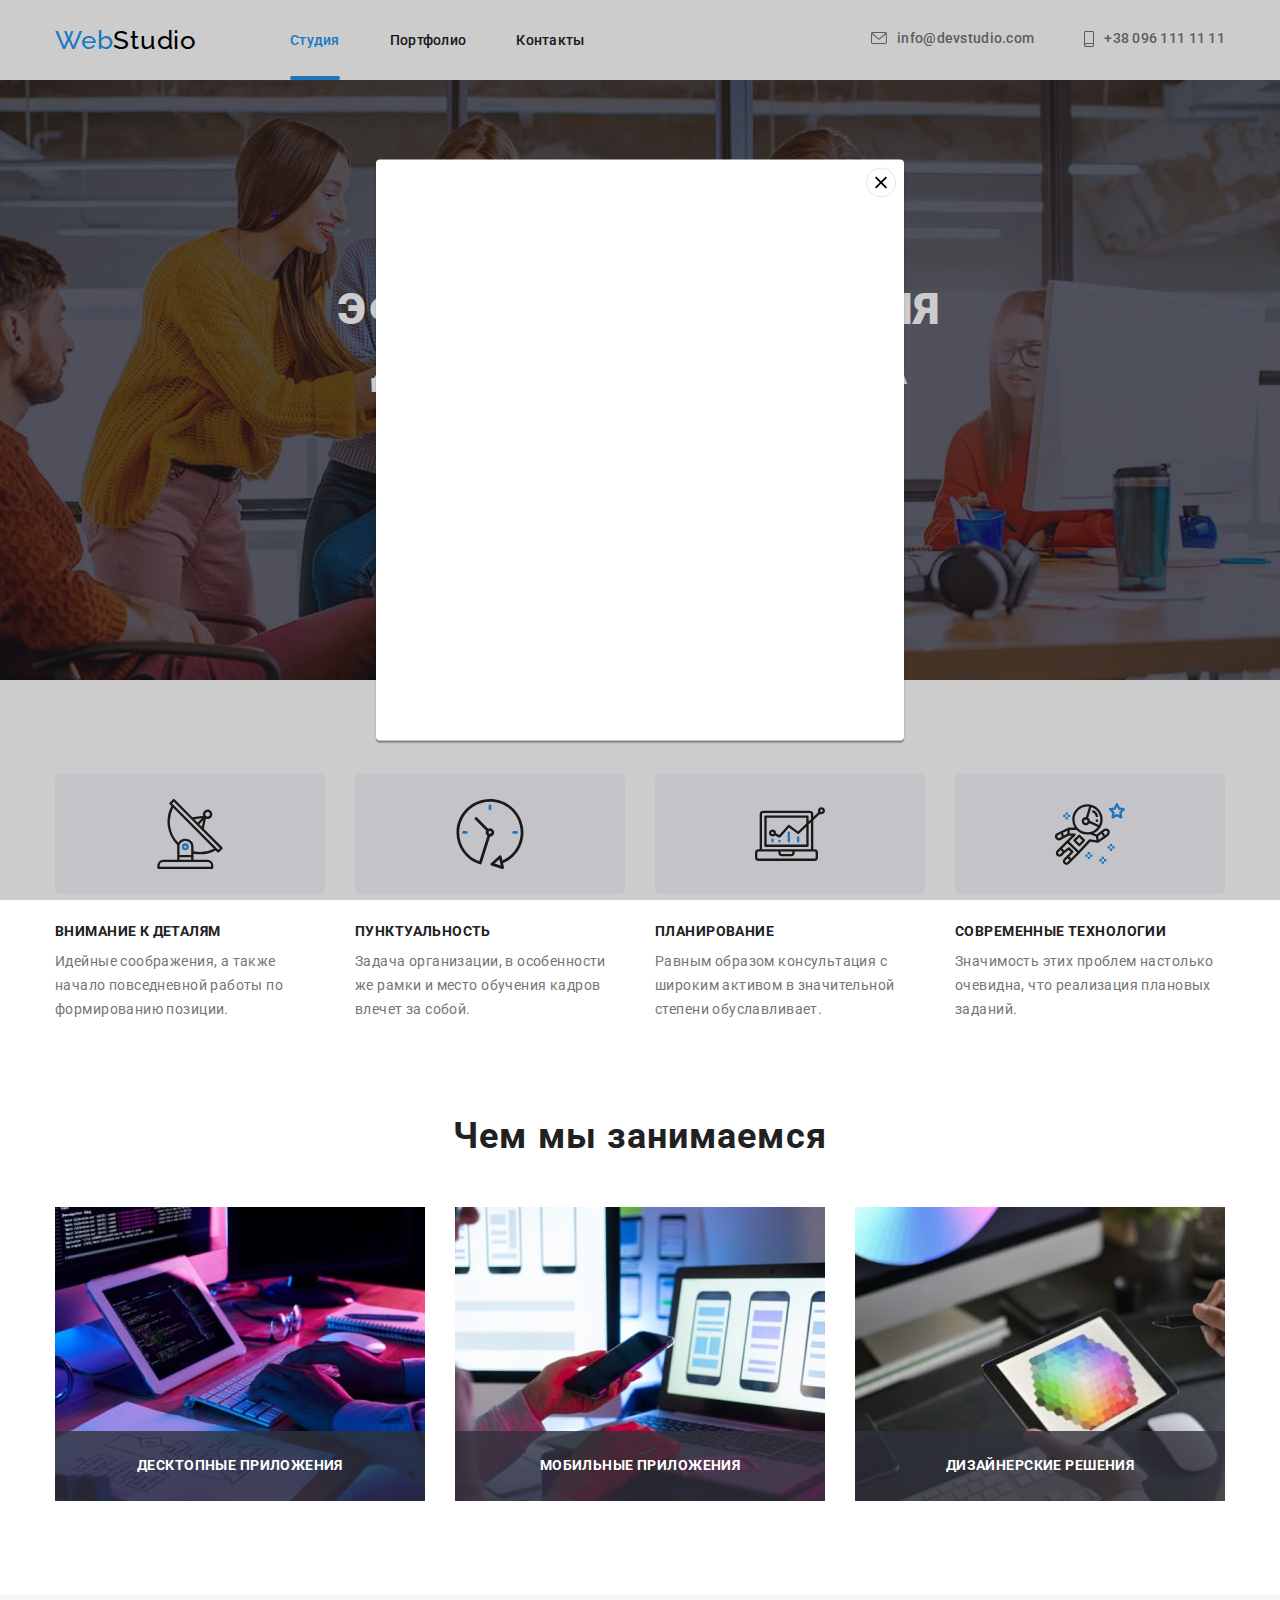
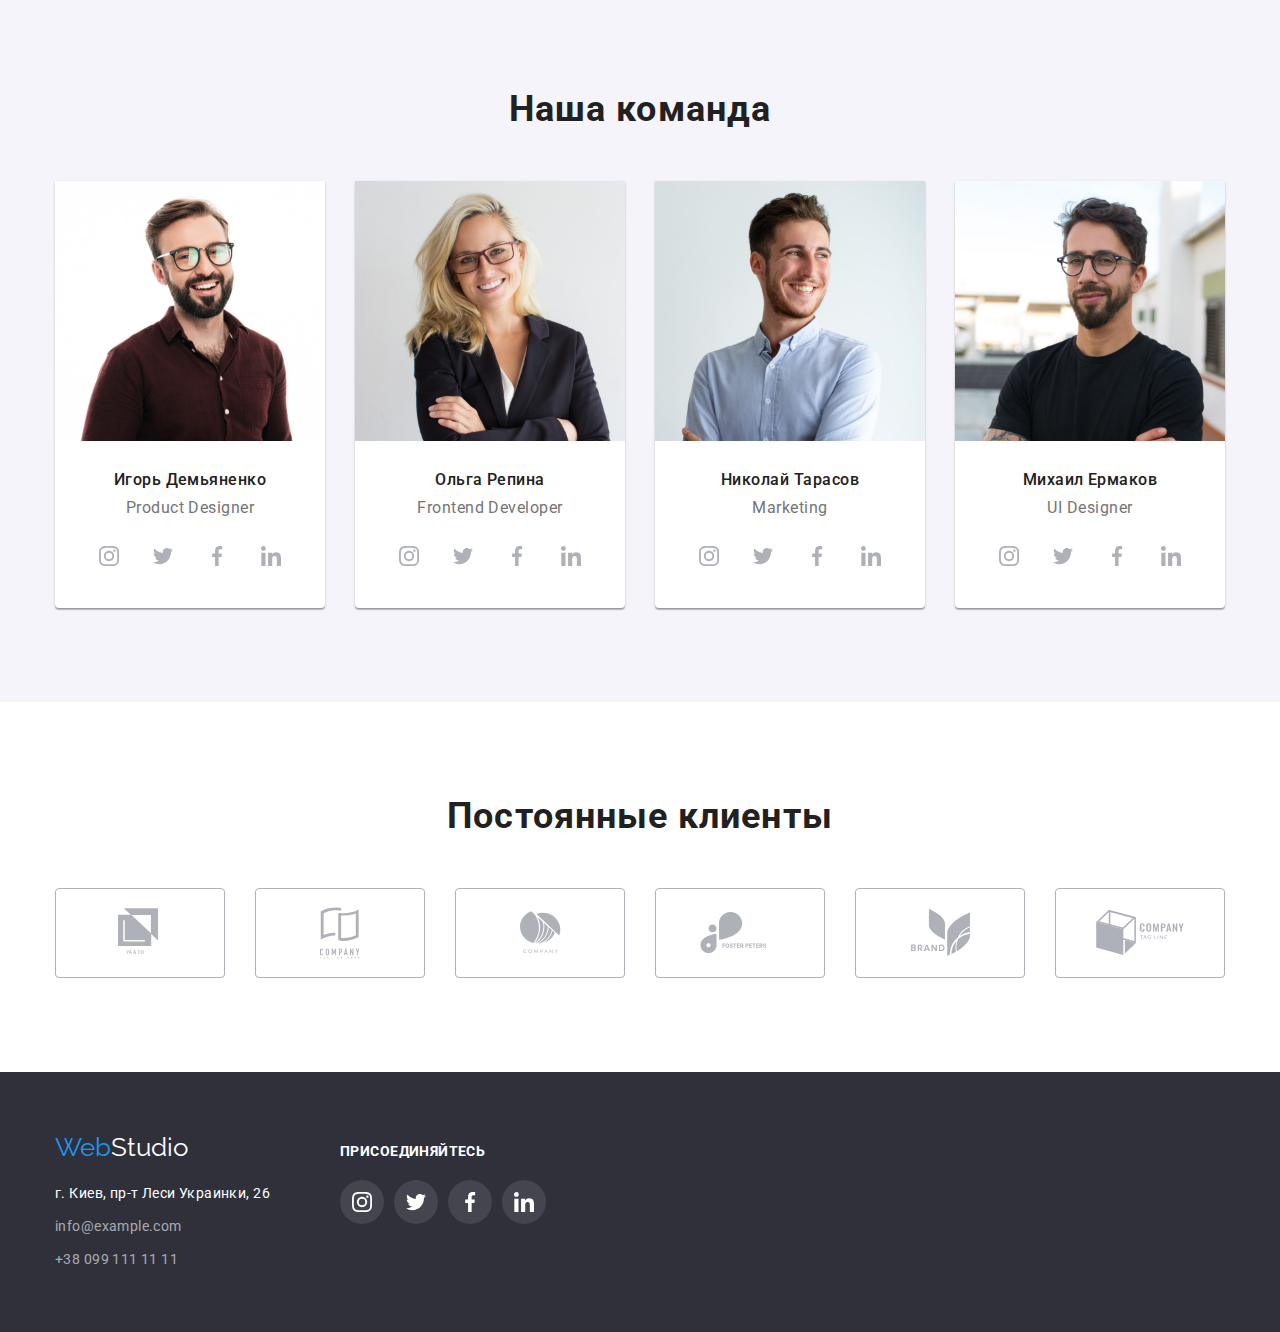
==== commit b2a0a4f3: "добавляет модальное окно с бэкдропом" ====
--- a/index.html
+++ b/index.html
@@ -400,6 +400,15 @@
           </ul>
         </div>
     </footer>
+    <div class="modal">
+      <div class="modal-window">
+        <svg class="close-btn">
+          <use class="close-btn-icon" href="./images/sprite.svg#icon-close-black-18px"
+          width="18" height="18"></use>
+        </svg>
+      </div>
+    </div>
+    <script src="./js/modal.js"></script>
   </body>
 </html>
 <!---->--- a/css/style.css
+++ b/css/style.css
@@ -13,6 +13,9 @@
   --logo-font: "Raleway", sans-serif;
 
   --portfolio-item-gep: 30px;
+
+  --time-transition: 250ms;
+  --duration-transition: cubic-bezier(0.4, 0, 0.2, 1);
 }
 
 /*BODY*/
@@ -132,6 +135,8 @@
 
   color: var(--title-color);
   text-decoration: none;
+
+  transition: var(--time-transition) var(--duration-transition);
 }
 
 .header-address {
@@ -147,6 +152,8 @@
   display: flex;
   color: var(--main-color);
   fill: var(--main-color);
+
+  transition: var(--time-transition) var(--duration-transition);
 }
 
 .nav-link:hover,
@@ -418,6 +425,8 @@
   border-radius: 50%;
   background-color: transparent;
   fill: var(--icon-main);
+
+  transition: var(--time-transition) var(--duration-transition);
 }
 
 .social-link:hover,
@@ -468,6 +477,7 @@
   border: transparent;
 
   cursor: pointer;
+  transition: var(--time-transition) var(--duration-transition);
 }
 
 .portfolio-button:not(:last-child) {
@@ -501,12 +511,47 @@
 
 .portfolio-item-link {
   display: block;
+  position: relative;
+
+  transition: var(--time-transition) var(--duration-transition);
 }
 
 .portfolio-item-link:hover,
 .portfolio-item-link:focus {
   box-shadow: 0px 1px 1px rgba(0, 0, 0, 0.12), 0px 4px 4px rgba(0, 0, 0, 0.06),
     1px 4px 6px rgba(0, 0, 0, 0.16);
+}
+
+.portfolio-item-link:hover .portfolio-item-description,
+.portfolio-item-link:focus .portfolio-item-description {
+  transform: translateY(0);
+}
+
+.portfolio-thumb {
+  position: relative;
+  overflow: hidden;
+}
+
+.portfolio-item-description {
+  position: absolute;
+  left: 0;
+  top: 0;
+  padding: 63px 24px;
+  height: 294px;
+
+  font-weight: 400;
+  font-size: 18px;
+  line-height: 1.56;
+  letter-spacing: 0.03em;
+  color: var(--white-color);
+
+  background-image: linear-gradient(
+    rgba(33, 150, 243, 0.9),
+    rgba(33, 150, 243, 0.9)
+  );
+
+  transform: translateY(100%);
+  transition: var(--time-transition) var(--duration-transition);
 }
 
 .portfolio-img {
@@ -540,22 +585,29 @@
   line-height: 1.87em;
   letter-spacing: 0.03em;
 }
+
 /*PORTFOLIO*/
 
 /* CLIENTS */
+
 .clients-list {
   display: flex;
   justify-content: space-between;
 }
+
 .clients-item-link {
   display: flex;
   justify-content: center;
   align-items: center;
+
   width: 170px;
   height: 90px;
+
   fill: var(--icon-main);
   border: 1px solid var(--icon-main);
   border-radius: 4px;
+
+  transition: var(--time-transition) var(--duration-transition);
 }
 
 .clients-item-link:hover,
@@ -656,3 +708,45 @@
   fill: var(--white-color);
 }
 /*FOOTER*/
+
+/* MODAL WINDOW */
+
+.modal {
+  position: fixed;
+  top: 0;
+  left: 0;
+  width: 100%;
+  height: 100%;
+  background-image: linear-gradient(rgba(0, 0, 0, 0.2), rgba(0, 0, 0, 0.2));
+}
+
+.modal-window {
+  position: absolute;
+  top: 50%;
+  left: 50%;
+  transform: translate(-50%, -50%);
+  width: 528px;
+  height: 581px;
+  background-color: #fff;
+  box-shadow: 0px 1px 3px rgba(0, 0, 0, 0.12), 0px 1px 1px rgba(0, 0, 0, 0.14),
+    0px 2px 1px rgba(0, 0, 0, 0.2);
+  border-radius: 4px;
+}
+
+.close-btn {
+  position: absolute;
+  top: 8px;
+  right: 8px;
+  width: 30px;
+  height: 30px;
+  padding: 5px;
+  border: 1px solid rgba(0, 0, 0, 0.1);
+  border-radius: 50%;
+  justify-content: center;
+}
+/* 
+.close-btn-icon {
+  width: 18px;
+  height: 18px;
+} */
+/* MODAL WINDOW */
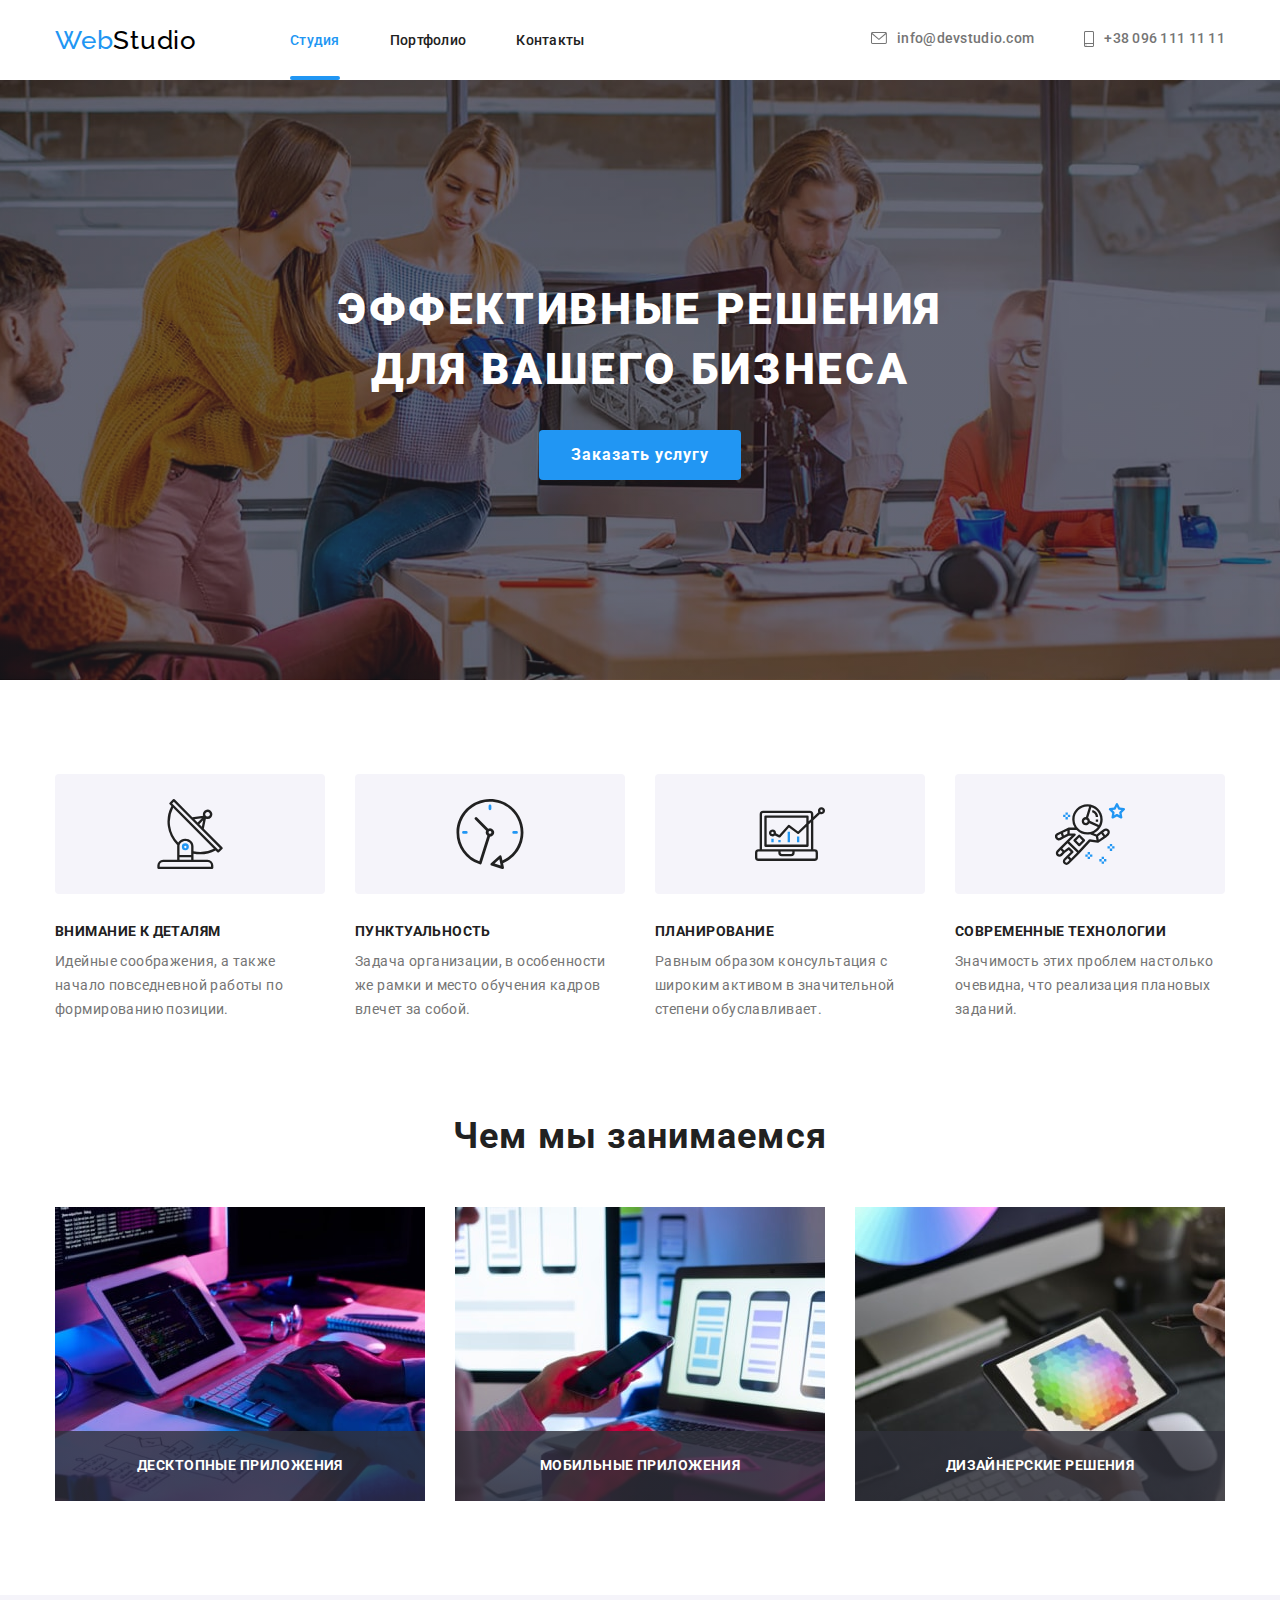
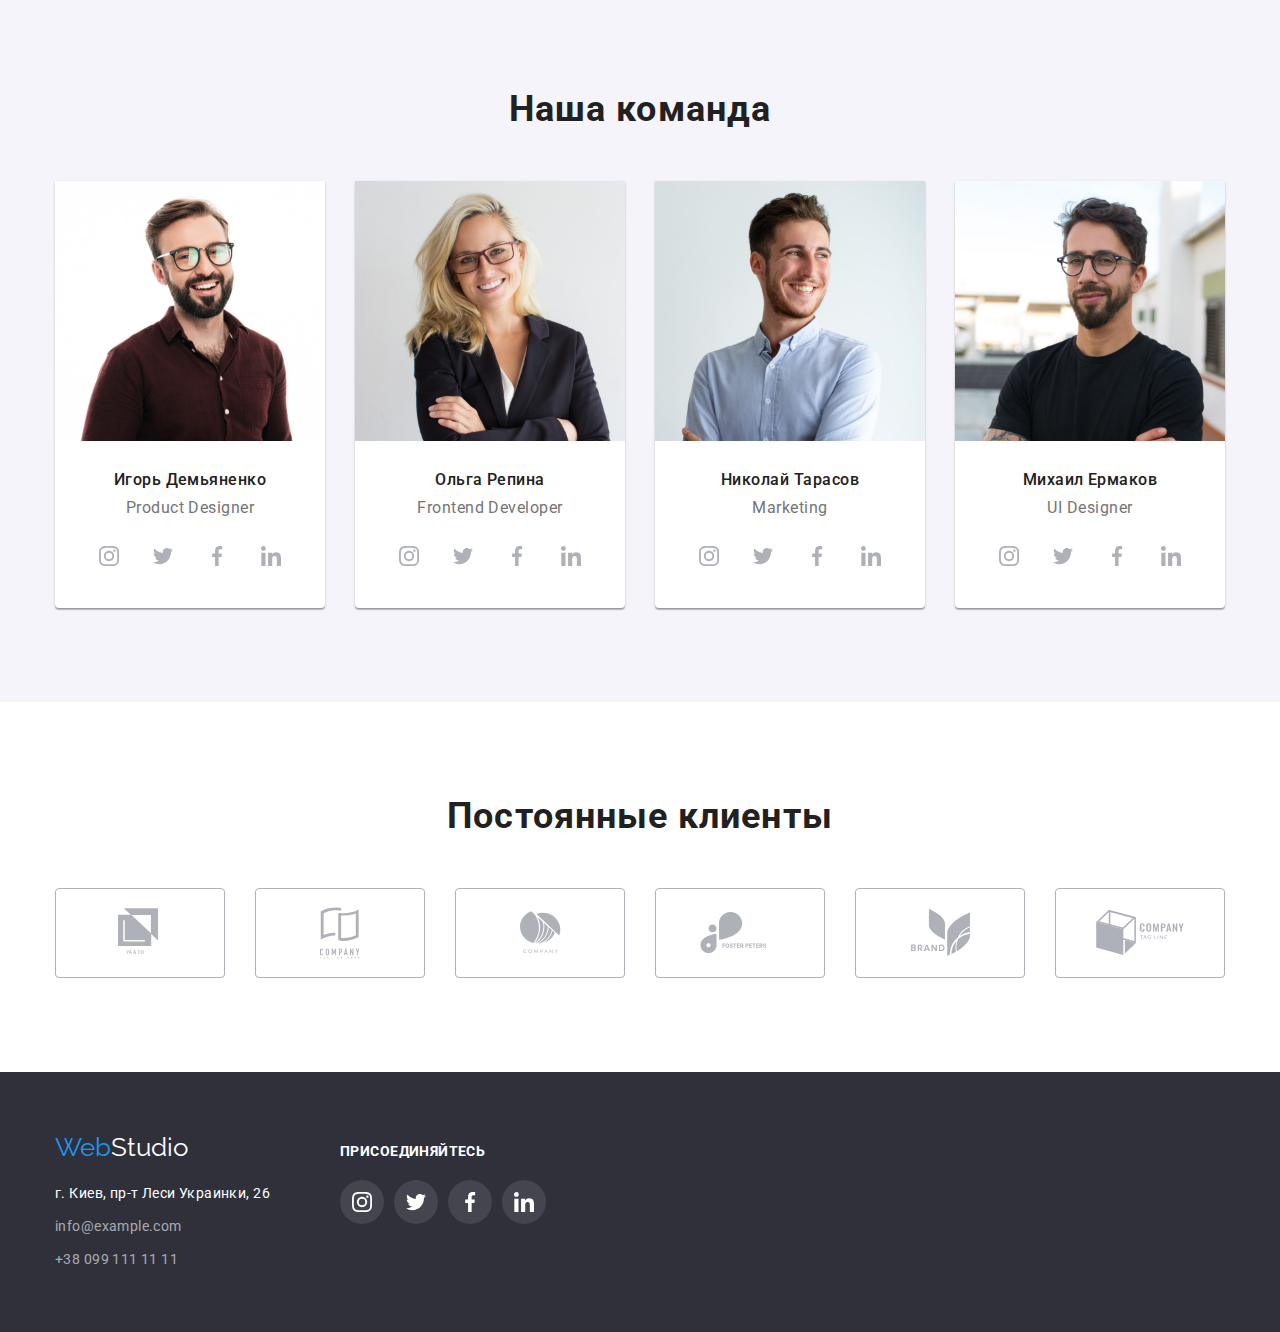
==== commit d1953596: "подключает js к модальному окну" ====
--- a/index.html
+++ b/index.html
@@ -60,7 +60,7 @@
       <section class="hero">
         <div class="container hero">
           <h1 class="hero-title">Эффективные решения для вашего бизнеса</h1>
-          <button class="button-studio-hero" 
+          <button class="button-studio-hero " data-modal-open
                   type="button">
                   Заказать услугу
                       </button>
@@ -400,9 +400,9 @@
           </ul>
         </div>
     </footer>
-    <div class="modal">
+    <div class="modal is-hidden" data-modal>
       <div class="modal-window">
-        <svg class="close-btn">
+        <svg class="close-btn"  data-modal-close>
           <use class="close-btn-icon" href="./images/sprite.svg#icon-close-black-18px"
           width="18" height="18"></use>
         </svg>
--- a/css/style.css
+++ b/css/style.css
@@ -710,6 +710,11 @@
 /*FOOTER*/
 
 /* MODAL WINDOW */
+.modal.is-hidden {
+  opacity: 0;
+  visibility: hidden;
+  pointer-events: none;
+}
 
 .modal {
   position: fixed;
@@ -743,6 +748,7 @@
   border: 1px solid rgba(0, 0, 0, 0.1);
   border-radius: 50%;
   justify-content: center;
+  cursor: pointer;
 }
 /* 
 .close-btn-icon {
